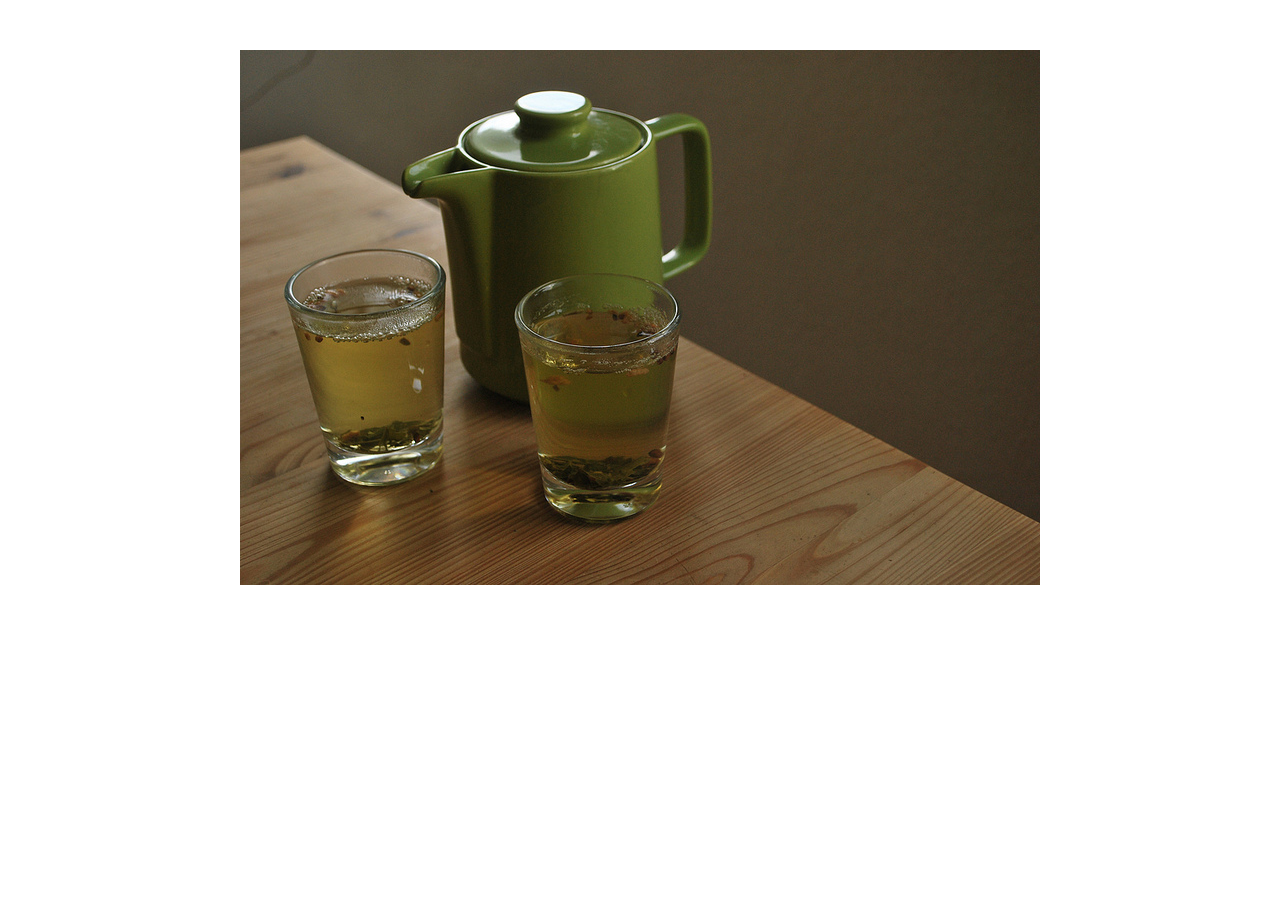
==== index.html @ 51799583 "show how the images can be made to flow in a line to the left" ====
<!DOCTYPE html>
<html>
  <head>
    <meta charset='utf-8'>
    <link rel="stylesheet" href="stylesheets/slideshow.css" />
    <title>My Slideshow</title>
  </head>
  <body>

    <div class="picture-frame">
      <div class="filmroll">
        <img src="images/7172559811_71f462ac6b_c.jpg" />
        <img src="images/7357773624_e7e4a54aee_c.jpg" />
        <img src="images/7357778634_13bf9bf728_c.jpg" />
      </div>
    </div>

  </body>
</html>
---- stylesheets/slideshow.css ----
.picture-frame {
  height: 535px;
  width: 800px;
  overflow: hidden;
  margin: 50px auto;
}

.filmroll {
  width: 2400px; /* 3 times 800px */
}

img {
  float: left; /* forces the images to touch each other */
}
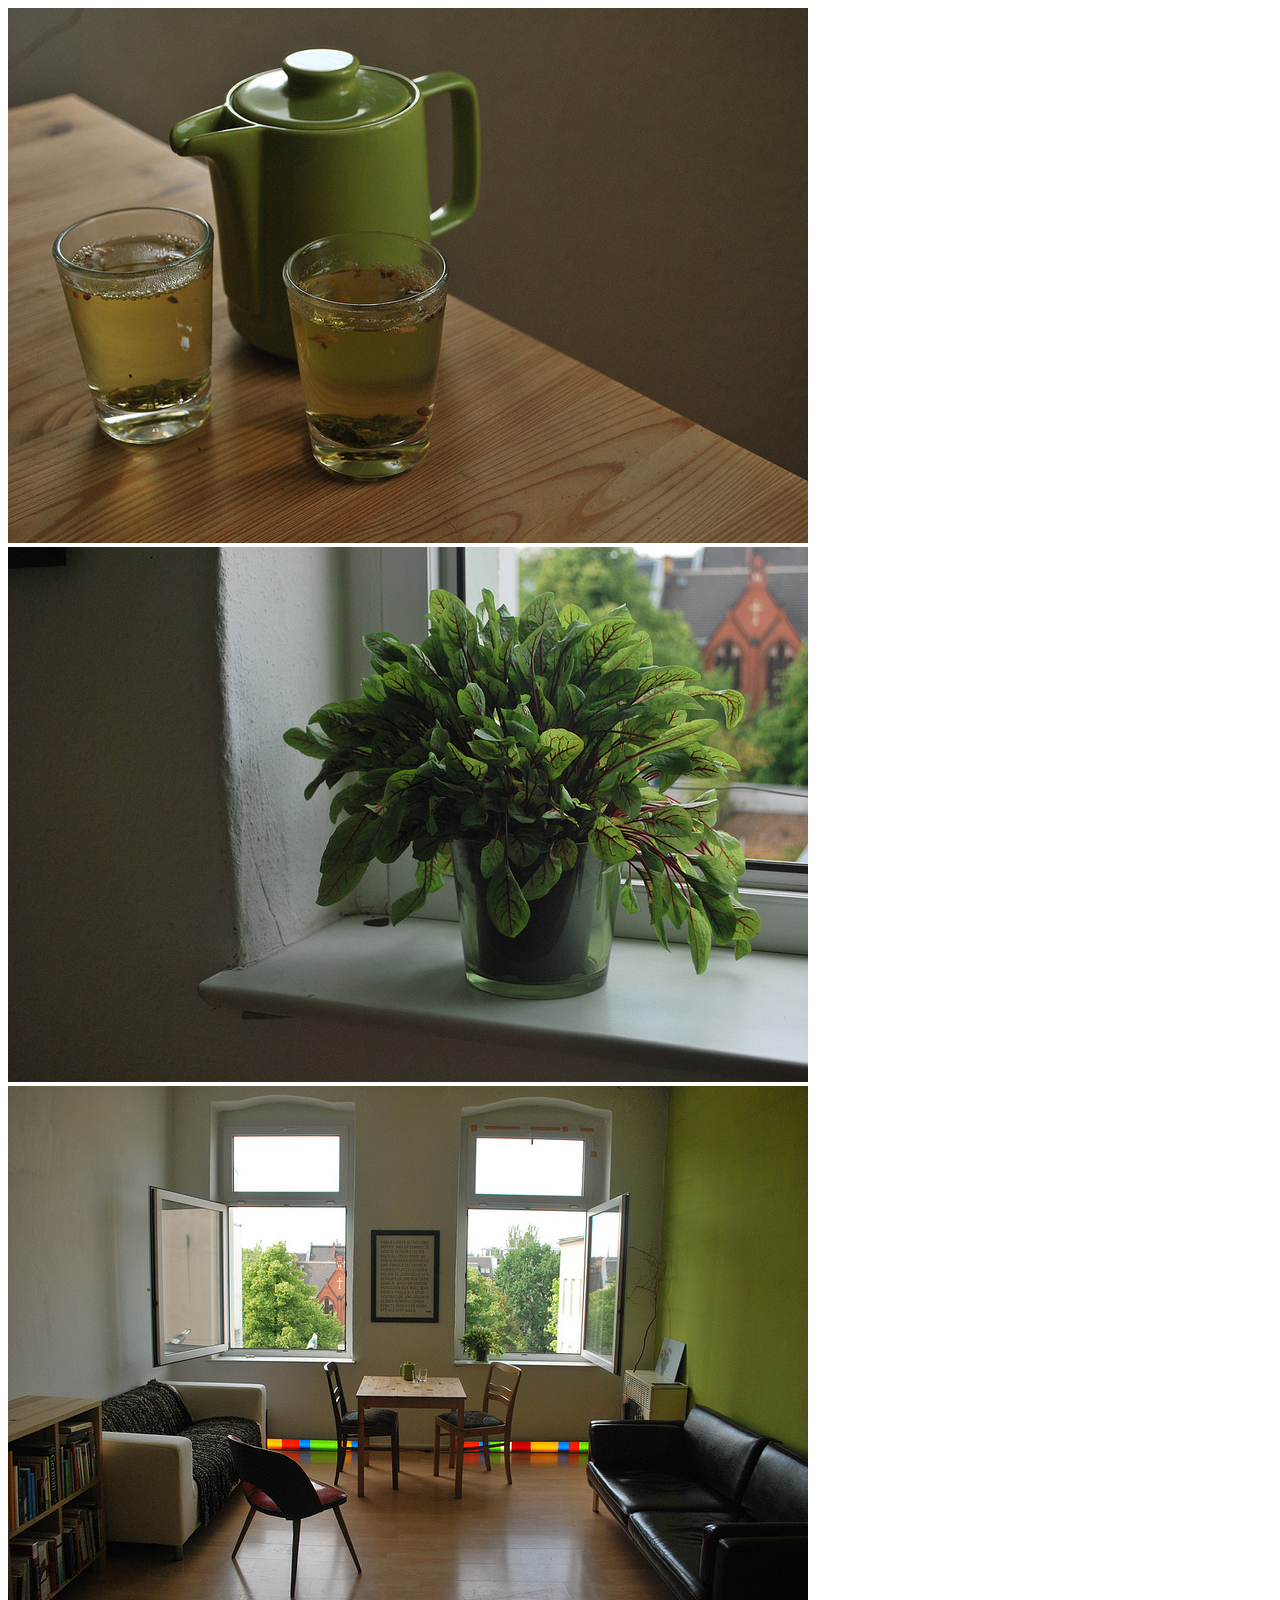
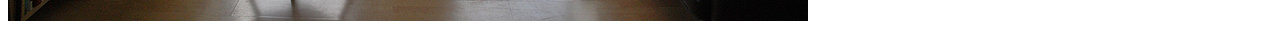
==== commit 605d0c4d: "remove extraneous uptight extra tags" ====
--- a/index.html
+++ b/index.html
@@ -1,19 +1,9 @@
-<!DOCTYPE html>
-<html>
-  <head>
-    <meta charset='utf-8'>
-    <link rel="stylesheet" href="stylesheets/slideshow.css" />
-    <title>My Slideshow</title>
-  </head>
-  <body>
+<!doctype html>
+<head>
+  <meta charset='utf-8'>
+  <title>I ♥ Coding</title>
+</head>
 
-    <div class="picture-frame">
-      <div class="filmroll">
-        <img src="images/7172559811_71f462ac6b_c.jpg" />
-        <img src="images/7357773624_e7e4a54aee_c.jpg" />
-        <img src="images/7357778634_13bf9bf728_c.jpg" />
-      </div>
-    </div>
-
-  </body>
-</html>
+<img src="images/7172559811_71f462ac6b_c.jpg">
+<img src="images/7357773624_e7e4a54aee_c.jpg">
+<img src="images/7357778634_13bf9bf728_c.jpg">
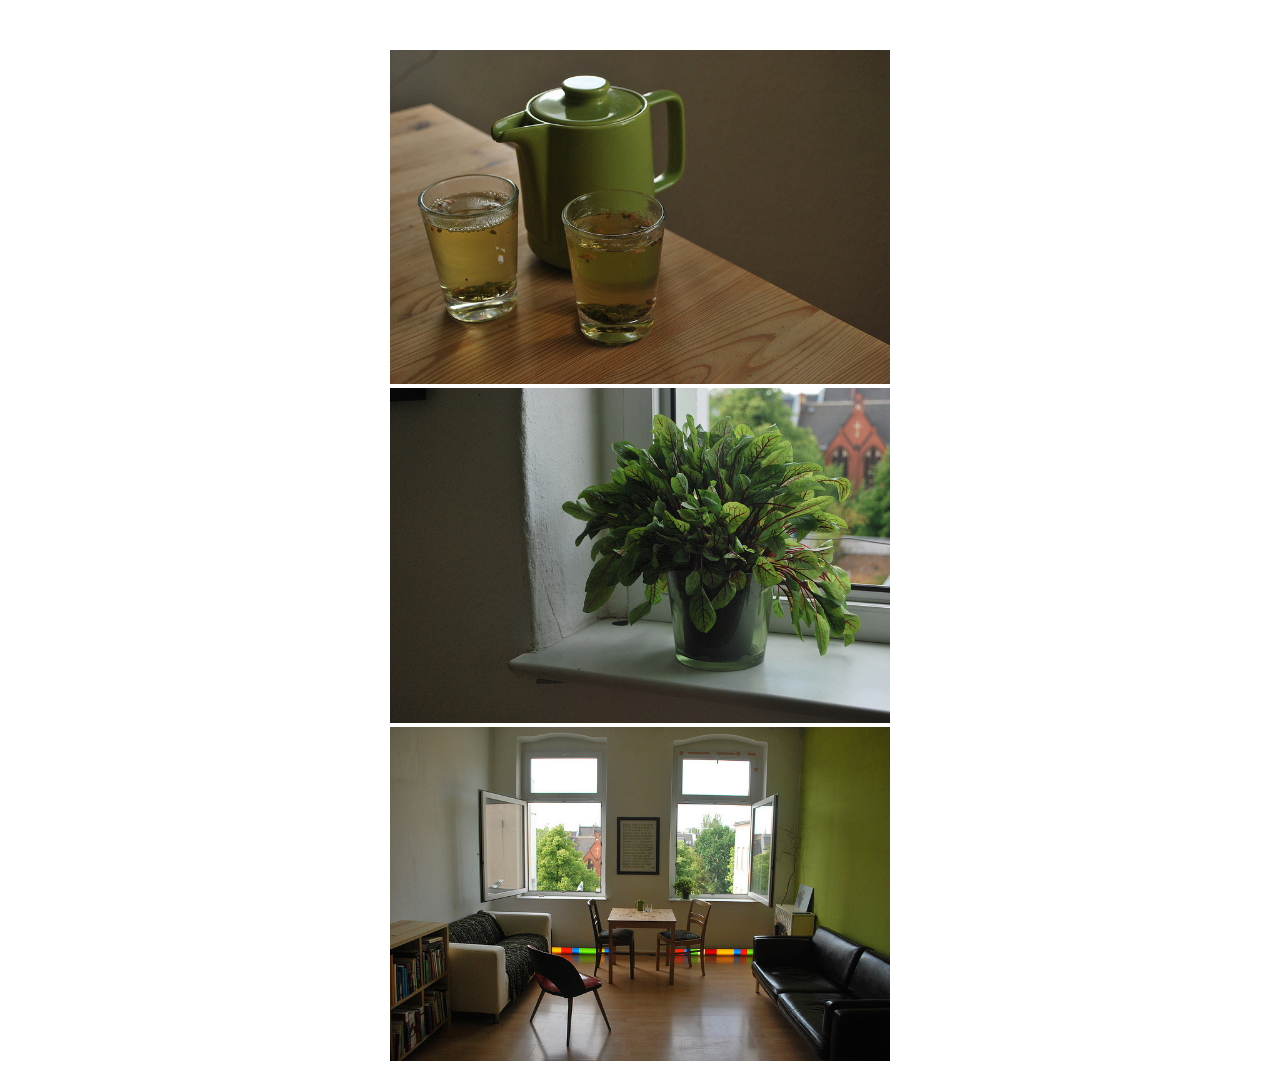
==== commit ea2a5753: "simplify html" ====
--- a/index.html
+++ b/index.html
@@ -1,9 +1,14 @@
 <!doctype html>
 <head>
+  <link rel="stylesheet" href="stylesheets/slideshow.css" />
+  <title>I ♥ Coding</title>
   <meta charset='utf-8'>
-  <title>I ♥ Coding</title>
 </head>
 
-<img src="images/7172559811_71f462ac6b_c.jpg">
-<img src="images/7357773624_e7e4a54aee_c.jpg">
-<img src="images/7357778634_13bf9bf728_c.jpg">
+<div class="picture-frame">
+  <img src="images/7172559811_71f462ac6b_c.jpg" width="500">
+  <img src="images/7357773624_e7e4a54aee_c.jpg" width="500">
+  <img src="images/7357778634_13bf9bf728_c.jpg" width="500">
+</div>
+
+
--- a/stylesheets/slideshow.css
+++ b/stylesheets/slideshow.css
@@ -0,0 +1,5 @@
+.picture-frame {
+  height: 334px;
+  width: 500px;
+  margin: 50px auto;
+}
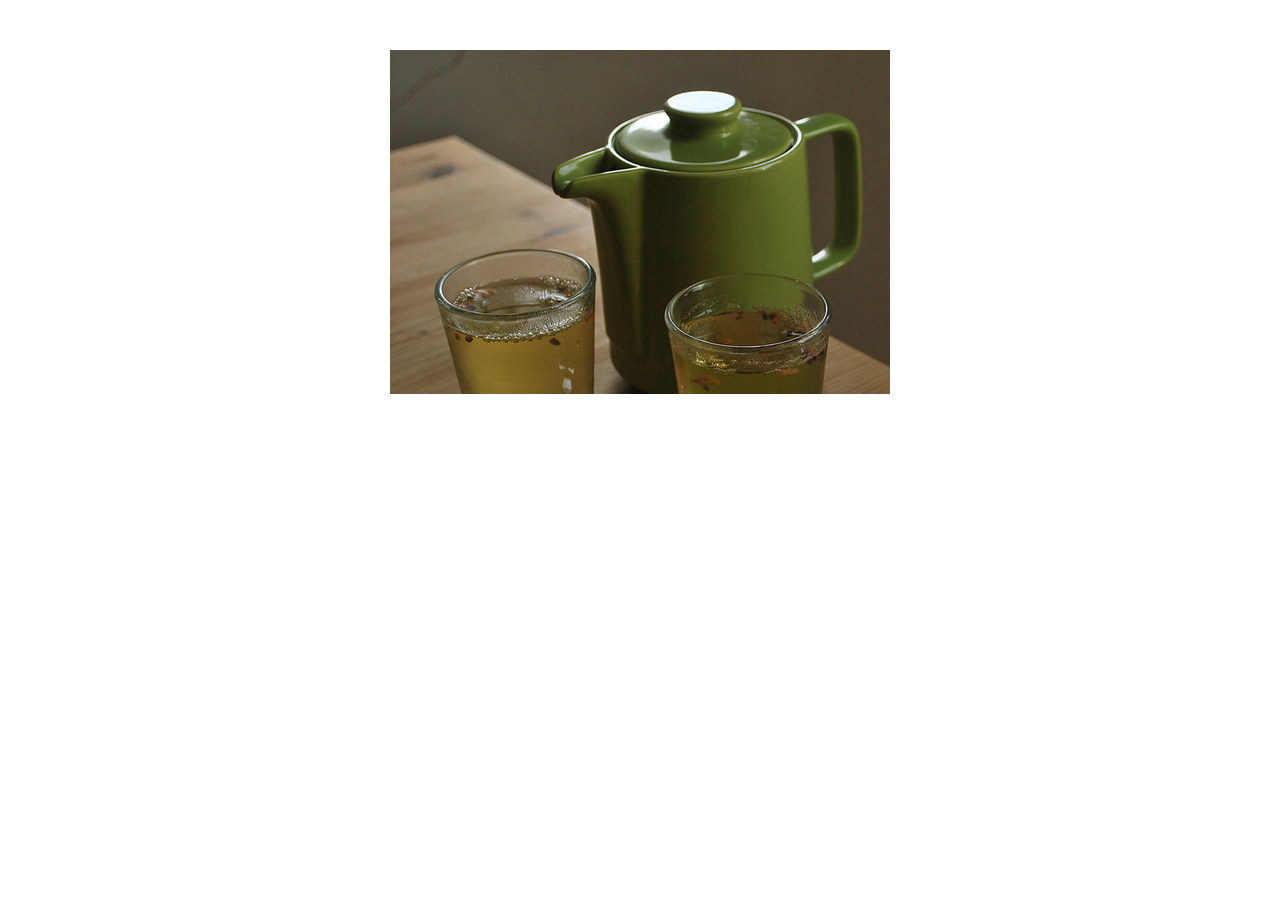
==== commit 4270dbd6: "update to match tutorial" ====
--- a/index.html
+++ b/index.html
@@ -1,14 +1,14 @@
 <!doctype html>
 <head>
-  <link rel="stylesheet" href="stylesheets/slideshow.css" />
   <title>I ♥ Coding</title>
   <meta charset='utf-8'>
+  <link rel="stylesheet" href="style.css" />
 </head>
 
 <div class="picture-frame">
-  <img src="images/7172559811_71f462ac6b_c.jpg" width="500">
-  <img src="images/7357773624_e7e4a54aee_c.jpg" width="500">
-  <img src="images/7357778634_13bf9bf728_c.jpg" width="500">
+  <div class="film-roll">
+    <img src="7172559811_71f462ac6b_c.jpg" />
+    <img src="7357773624_e7e4a54aee_c.jpg" />
+    <img src="7357778634_13bf9bf728_c.jpg" />
+  </div>
 </div>
-
-
--- a/style.css
+++ b/style.css
@@ -0,0 +1,18 @@
+.picture-frame {
+  height: 344px;
+  width: 500px;
+  overflow: hidden;
+  margin: 50px auto;
+  position: relative;
+}
+
+.film-roll {
+  width: 1500px; /* 3 times the width of one image */
+  position: absolute;
+  left: 0px;
+  top: 0px;
+}
+
+img {
+  float: left; /* forces the images to touch each other */
+}
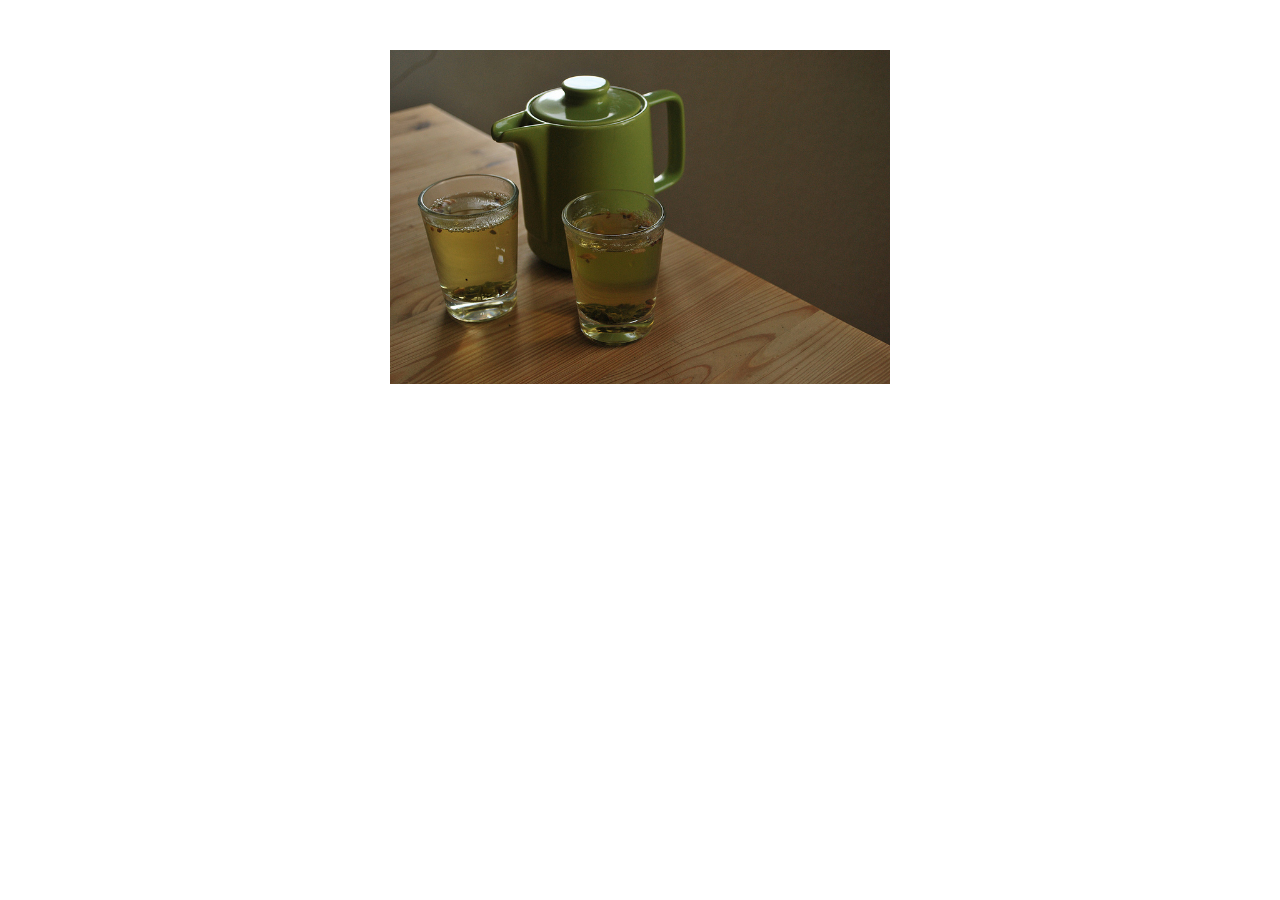
==== commit e716b548: "update to match instructions" ====
--- a/index.html
+++ b/index.html
@@ -6,9 +6,11 @@
 </head>
 
 <div class="picture-frame">
-  <div class="film-roll">
-    <img src="7172559811_71f462ac6b_c.jpg" />
-    <img src="7357773624_e7e4a54aee_c.jpg" />
-    <img src="7357778634_13bf9bf728_c.jpg" />
+  <div class="film-roll" id="the-film-roll">
+    <img src="7172559811_71f462ac6b_c.jpg" width="500" />
+    <img src="7357773624_e7e4a54aee_c.jpg" width="500" />
+    <img src="7357778634_13bf9bf728_c.jpg" width="500" />
   </div>
 </div>
+
+<script src="slideshow.js"></script>
--- a/style.css
+++ b/style.css
@@ -1,5 +1,5 @@
 .picture-frame {
-  height: 344px;
+  height: 334px;
   width: 500px;
   overflow: hidden;
   margin: 50px auto;
@@ -7,7 +7,7 @@
 }
 
 .film-roll {
-  width: 1500px; /* 3 times the width of one image */
+  width: 1500px; /* 3 times 800px */
   position: absolute;
   left: 0px;
   top: 0px;
